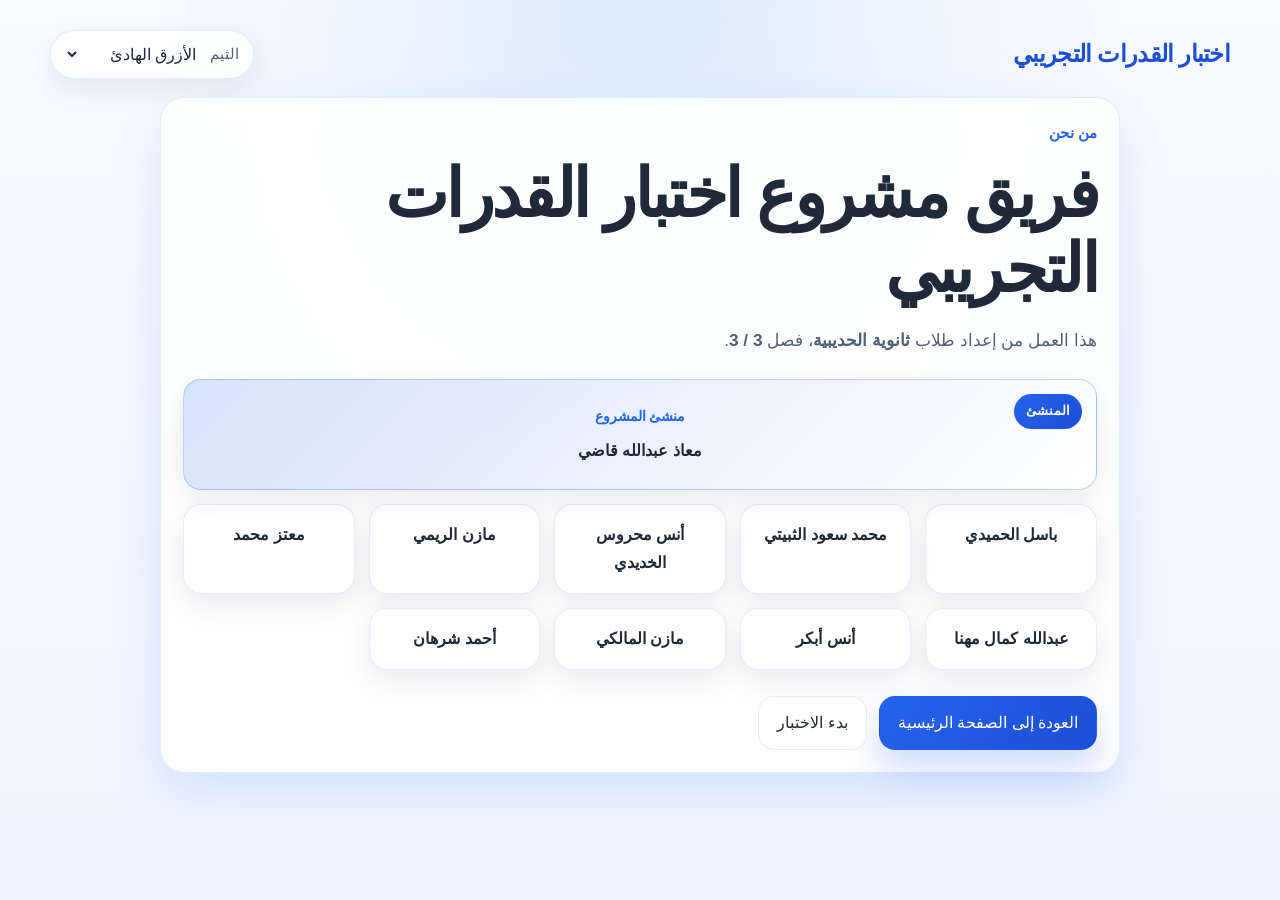
==== about.html @ f563e130 "Initial commit - Arabic Abilities Test Platform" ====
<!DOCTYPE html>
<html lang="ar" dir="rtl">
<head>
  <meta charset="UTF-8">
  <meta name="viewport" content="width=device-width, initial-scale=1.0">
  <meta name="description" content="معلومات عن فريق مشروع اختبار القدرات التجريبي.">
  <title>من نحن | اختبار القدرات التجريبي</title>
  <link rel="stylesheet" href="style.css">
</head>
<body data-page="about">
  <div class="app-shell">
    <header class="topbar">
      <a class="brand-text brand-text-small" href="index.html">اختبار القدرات التجريبي</a>
      <div class="topbar-actions">
        <label class="theme-switcher" for="theme-select">
          <span>الثيم</span>
          <select id="theme-select" aria-label="اختيار الثيم">
            <option value="sky">الأزرق الهادئ</option>
            <option value="sand">الرملي الدافئ</option>
            <option value="reading">القراءة المريحة</option>
            <option value="dark">الداكن</option>
          </select>
        </label>
      </div>
    </header>

    <main class="about-layout">
      <section class="summary-card about-card">
        <p class="eyebrow">من نحن</p>
        <h1>فريق مشروع اختبار القدرات التجريبي</h1>
        <p class="about-copy">
          هذا العمل من إعداد طلاب <strong>ثانوية الحديبية</strong>، فصل <strong>3 / 3</strong>.
        </p>

        <div class="team-grid">
          <article class="team-member team-member-lead">
            <span class="member-role">منشئ المشروع</span>
            <strong>معاذ عبدالله قاضي</strong>
            
          </article>
          <article class="team-member"><strong>باسل الحميدي</strong></article>
          <article class="team-member"><strong>محمد سعود الثبيتي</strong></article>
          <article class="team-member"><strong>أنس محروس الخديدي</strong></article>
          <article class="team-member"><strong>مازن الريمي</strong></article>
          <article class="team-member"><strong>معتز محمد</strong></article>
          <article class="team-member"><strong>عبدالله كمال مهنا</strong></article>
          <article class="team-member"><strong>أنس أبكر</strong></article>
          <article class="team-member"><strong>مازن المالكي</strong></article>
          <article class="team-member"><strong>أحمد شرهان</strong></article>
        </div>

        <div class="about-actions">
          <a class="button button-primary" href="index.html">العودة إلى الصفحة الرئيسية</a>
          <a class="button button-secondary" href="exam.html?action=start">بدء الاختبار</a>
        </div>
      </section>
    </main>
  </div>

  <script src="script.js"></script>
</body>
</html>
---- style.css ----
:root {
  color-scheme: light;
  --font-display: "DIN Next LT Arabic", "Bahij TheSansArabic", "Segoe UI", Tahoma, sans-serif;
  --font-body: "DIN Next LT Arabic", "Geeza Pro", "Segoe UI", Tahoma, sans-serif;
  --bg: #f8fafc;
  --bg-accent: radial-gradient(circle at top, rgba(96, 165, 250, 0.18), transparent 44%), linear-gradient(180deg, #f8fbff 0%, #eef4ff 100%);
  --surface: rgba(255, 255, 255, 0.88);
  --surface-strong: #ffffff;
  --surface-soft: #e8f0ff;
  --border: rgba(37, 99, 235, 0.12);
  --text: #1f2937;
  --text-soft: #526075;
  --primary: #2563eb;
  --primary-strong: #1d4ed8;
  --secondary: #60a5fa;
  --success: #22c55e;
  --error: #ef4444;
  --warning: #f59e0b;
  --shadow: 0 20px 50px rgba(37, 99, 235, 0.12);
  --shadow-soft: 0 10px 30px rgba(15, 23, 42, 0.08);
  --radius-lg: 24px;
  --radius-md: 18px;
  --radius-sm: 14px;
}

body[data-theme="sand"] {
  --bg: #fbf6ef;
  --bg-accent: radial-gradient(circle at top, rgba(245, 158, 11, 0.14), transparent 40%), linear-gradient(180deg, #fdf8f1 0%, #f7efe3 100%);
  --surface: rgba(255, 251, 245, 0.92);
  --surface-strong: #fffaf2;
  --surface-soft: #f8ead3;
  --border: rgba(180, 120, 39, 0.14);
  --text: #35281a;
  --text-soft: #77624b;
  --primary: #b7791f;
  --primary-strong: #975a16;
  --secondary: #f2b566;
  --shadow: 0 20px 50px rgba(151, 90, 22, 0.13);
}

body[data-theme="reading"] {
  --bg: #f5f1e8;
  --bg-accent: radial-gradient(circle at top, rgba(20, 83, 45, 0.11), transparent 42%), linear-gradient(180deg, #faf7f0 0%, #efe8d7 100%);
  --surface: rgba(255, 252, 244, 0.92);
  --surface-strong: #fffaf0;
  --surface-soft: #ebe2cc;
  --border: rgba(77, 90, 58, 0.14);
  --text: #2e3326;
  --text-soft: #626953;
  --primary: #54634b;
  --primary-strong: #3f4d38;
  --secondary: #9ca77e;
  --shadow: 0 20px 50px rgba(63, 77, 56, 0.12);
}

body[data-theme="dark"] {
  color-scheme: dark;
  --bg: #09111f;
  --bg-accent: radial-gradient(circle at top, rgba(59, 130, 246, 0.2), transparent 36%), linear-gradient(180deg, #0a1120 0%, #111827 55%, #0f172a 100%);
  --surface: rgba(15, 23, 42, 0.84);
  --surface-strong: #111c31;
  --surface-soft: #18253f;
  --border: rgba(148, 163, 184, 0.18);
  --text: #e5eefc;
  --text-soft: #9eb0cb;
  --primary: #60a5fa;
  --primary-strong: #93c5fd;
  --secondary: #22d3ee;
  --success: #4ade80;
  --error: #f87171;
  --warning: #fbbf24;
  --shadow: 0 20px 50px rgba(2, 8, 23, 0.45);
  --shadow-soft: 0 10px 30px rgba(2, 8, 23, 0.3);
}

* {
  box-sizing: border-box;
}

html {
  scroll-behavior: smooth;
}

body {
  margin: 0;
  min-height: 100vh;
  font-family: var(--font-body);
  color: var(--text);
  background: var(--bg-accent);
  line-height: 1.75;
}

body::before {
  content: "";
  position: fixed;
  inset: 0;
  pointer-events: none;
  background-image: linear-gradient(rgba(255, 255, 255, 0.2) 1px, transparent 1px), linear-gradient(90deg, rgba(255, 255, 255, 0.2) 1px, transparent 1px);
  background-size: 36px 36px;
  opacity: 0.12;
}

a {
  color: inherit;
  text-decoration: none;
}

button,
select {
  font: inherit;
}

button {
  cursor: pointer;
}

button:disabled {
  cursor: not-allowed;
  opacity: 0.55;
}

.app-shell {
  position: relative;
  z-index: 1;
  width: min(1180px, calc(100% - 32px));
  margin: 0 auto;
  padding: 20px 0 40px;
}

.app-shell-home {
  min-height: 100vh;
  display: flex;
  flex-direction: column;
}

.topbar {
  display: flex;
  align-items: center;
  justify-content: space-between;
  gap: 16px;
  padding: 10px 0 18px;
}

.topbar-home {
  padding-top: 14px;
}

.topbar-actions {
  display: flex;
  align-items: center;
  gap: 12px;
  flex-wrap: wrap;
}

.brand-text {
  font-family: var(--font-display);
  font-size: clamp(1.7rem, 3vw, 2.5rem);
  font-weight: 900;
  letter-spacing: -0.03em;
  color: var(--primary-strong);
}

.brand-text-small {
  font-size: clamp(1.15rem, 2vw, 1.5rem);
}

.theme-switcher {
  display: inline-flex;
  align-items: center;
  gap: 10px;
  padding: 10px 14px;
  border: 1px solid var(--border);
  border-radius: 999px;
  background: var(--surface);
  box-shadow: var(--shadow-soft);
  backdrop-filter: blur(16px);
}

.theme-switcher span {
  color: var(--text-soft);
  font-size: 0.95rem;
}

.theme-switcher select {
  border: 0;
  background: transparent;
  color: var(--text);
  min-width: 135px;
  outline: none;
}

.button-toplink {
  min-height: 46px;
  padding-inline: 16px;
}

.hero-layout,
.exam-layout,
.results-layout,
.about-layout {
  display: grid;
  gap: 24px;
}

.hero-layout {
  grid-template-columns: minmax(0, 1.35fr) minmax(280px, 0.8fr);
  align-items: center;
  flex: 1;
}

.hero-card,
.panel-card,
.question-card,
.sidebar-card,
.summary-card,
.modal-card {
  background: var(--surface);
  border: 1px solid var(--border);
  border-radius: var(--radius-lg);
  box-shadow: var(--shadow);
  backdrop-filter: blur(18px);
}

.hero-card {
  padding: clamp(24px, 5vw, 44px);
}

.eyebrow {
  margin: 0 0 10px;
  color: var(--primary);
  font-weight: 700;
  font-size: 0.95rem;
}

.hero-card h1,
.about-card h1 {
  margin: 0;
  font-family: var(--font-display);
  font-size: clamp(2.2rem, 6vw, 4.2rem);
  line-height: 1.12;
  letter-spacing: -0.04em;
}

.hero-copy,
.about-copy {
  max-width: 58ch;
  margin: 18px 0 0;
  color: var(--text-soft);
  font-size: 1.08rem;
}

.hero-actions,
.action-row,
.about-actions,
.control-row,
.modal-actions {
  display: flex;
  gap: 12px;
  flex-wrap: wrap;
}

.hero-actions {
  margin-top: 26px;
}

.button,
.icon-button {
  min-height: 48px;
  padding: 12px 18px;
  border-radius: 16px;
  border: 1px solid transparent;
  transition: transform 0.25s ease, background-color 0.25s ease, border-color 0.25s ease, box-shadow 0.25s ease;
}

.button:hover,
.icon-button:hover {
  transform: translateY(-2px);
}

.button:focus-visible,
.icon-button:focus-visible,
.option-button:focus-visible,
.question-jump:focus-visible,
.theme-switcher select:focus-visible {
  outline: 3px solid rgba(37, 99, 235, 0.24);
  outline-offset: 2px;
}

.button-primary {
  background: linear-gradient(135deg, var(--primary) 0%, var(--primary-strong) 100%);
  color: #ffffff;
  box-shadow: 0 18px 35px rgba(37, 99, 235, 0.22);
}

.button-secondary {
  background: var(--surface-strong);
  border-color: var(--border);
  color: var(--text);
}

.button-ghost,
.icon-button {
  background: transparent;
  border-color: var(--border);
  color: var(--text);
}

.button-danger {
  background: rgba(239, 68, 68, 0.12);
  border-color: rgba(239, 68, 68, 0.2);
  color: var(--error);
}

.quick-stats {
  display: grid;
  grid-template-columns: repeat(3, minmax(0, 1fr));
  gap: 14px;
  margin-top: 26px;
}

.stat-tile,
.metric-item,
.team-member {
  padding: 16px;
  border-radius: 18px;
  background: var(--surface-strong);
  border: 1px solid var(--border);
  box-shadow: var(--shadow-soft);
}

.stat-tile strong {
  display: block;
  font-size: 1.3rem;
  color: var(--primary-strong);
}

.stat-tile span {
  color: var(--text-soft);
}

.info-panel {
  display: grid;
  gap: 16px;
}

.panel-card,
.sidebar-card,
.summary-card {
  padding: 22px;
}

.panel-card h2,
.sidebar-card h2,
.summary-card h2 {
  margin: 0 0 14px;
  font-size: 1.15rem;
}

.clean-list {
  margin: 0;
  padding-inline-start: 18px;
  color: var(--text-soft);
}

.clean-list li + li {
  margin-top: 8px;
}

.exam-layout {
  grid-template-columns: minmax(0, 1fr) 320px;
  align-items: start;
}

.exam-topbar {
  position: sticky;
  top: 0;
  z-index: 25;
  padding-top: 14px;
  backdrop-filter: blur(18px);
}

.status-strip {
  position: sticky;
  top: 80px;
  z-index: 20;
  display: grid;
  grid-template-columns: repeat(4, minmax(0, 1fr));
  gap: 12px;
  margin-bottom: 18px;
}

.status-chip,
.progress-card {
  padding: 14px 16px;
  border-radius: 18px;
  background: var(--surface);
  border: 1px solid var(--border);
  box-shadow: var(--shadow-soft);
  backdrop-filter: blur(18px);
}

.muted-label {
  display: block;
  color: var(--text-soft);
  font-size: 0.88rem;
}

.progress-card {
  display: grid;
  gap: 10px;
}

.progress-track {
  width: 100%;
  height: 10px;
  overflow: hidden;
  border-radius: 999px;
  background: rgba(148, 163, 184, 0.18);
}

.progress-value {
  height: 100%;
  width: 0;
  border-radius: inherit;
  background: linear-gradient(90deg, var(--secondary) 0%, var(--primary) 100%);
  transition: width 0.3s ease;
}

.timer-chip.is-warning strong {
  color: var(--error);
}

.timer-chip.is-warning {
  animation: pulse-soft 1.2s infinite;
}

@keyframes pulse-soft {
  0%, 100% {
    box-shadow: var(--shadow-soft);
  }
  50% {
    box-shadow: 0 0 0 10px rgba(239, 68, 68, 0.08);
  }
}

.question-card {
  padding: clamp(20px, 3vw, 30px);
  min-height: 420px;
  display: flex;
  flex-direction: column;
  justify-content: space-between;
  animation: card-in 0.28s ease;
}

@keyframes card-in {
  from {
    opacity: 0;
    transform: translateY(10px);
  }
  to {
    opacity: 1;
    transform: translateY(0);
  }
}

.badge-row {
  display: flex;
  gap: 10px;
  flex-wrap: wrap;
  margin-bottom: 18px;
}

.badge {
  display: inline-flex;
  align-items: center;
  justify-content: center;
  padding: 7px 12px;
  border-radius: 999px;
  background: rgba(37, 99, 235, 0.12);
  color: var(--primary-strong);
  font-size: 0.88rem;
  font-weight: 700;
}

.badge-soft {
  background: rgba(148, 163, 184, 0.12);
  color: var(--text);
}

.badge-outline {
  background: transparent;
  border: 1px solid var(--border);
  color: var(--text-soft);
}

.question-text {
  margin: 0;
  font-size: clamp(1.25rem, 2.3vw, 1.6rem);
  line-height: 1.95;
}

.options-list {
  display: grid;
  gap: 12px;
  margin-top: 26px;
}

.option-button {
  display: flex;
  align-items: center;
  gap: 14px;
  width: 100%;
  min-height: 58px;
  padding: 14px 16px;
  border-radius: 18px;
  border: 1px solid var(--border);
  background: var(--surface-strong);
  color: var(--text);
  text-align: right;
  transition: transform 0.2s ease, border-color 0.2s ease, background-color 0.2s ease, box-shadow 0.2s ease;
}

.option-button:hover {
  transform: translateY(-1px);
  border-color: rgba(37, 99, 235, 0.28);
}

.option-badge {
  display: inline-flex;
  align-items: center;
  justify-content: center;
  flex: 0 0 34px;
  width: 34px;
  height: 34px;
  border-radius: 12px;
  background: var(--surface-soft);
  color: var(--primary-strong);
  font-weight: 800;
}

.option-button.is-selected {
  border-color: rgba(37, 99, 235, 0.35);
  background: rgba(37, 99, 235, 0.08);
  box-shadow: 0 12px 30px rgba(37, 99, 235, 0.12);
}

.control-row {
  margin-top: 18px;
}

.control-row .button {
  flex: 1 1 160px;
}

.exam-sidebar {
  position: sticky;
  top: 80px;
  display: grid;
  gap: 16px;
}

.sidebar-head,
.section-head {
  display: flex;
  align-items: center;
  justify-content: space-between;
  gap: 16px;
  flex-wrap: wrap;
}

.sidebar-head span,
.section-head span {
  color: var(--text-soft);
  font-size: 0.92rem;
}

.question-grid {
  display: grid;
  grid-template-columns: repeat(5, minmax(0, 1fr));
  gap: 10px;
}

.question-jump {
  min-height: 46px;
  border-radius: 14px;
  border: 1px solid var(--border);
  background: var(--surface-strong);
  color: var(--text);
  transition: transform 0.2s ease, border-color 0.2s ease, background-color 0.2s ease;
}

.question-jump:hover {
  transform: translateY(-1px);
}

.question-jump.is-current {
  background: var(--primary);
  color: #ffffff;
  border-color: transparent;
}

.question-jump.is-answered {
  background: rgba(34, 197, 94, 0.12);
  color: #166534;
}

.question-jump.is-flagged {
  box-shadow: inset 0 0 0 2px rgba(245, 158, 11, 0.55);
}

.question-jump.is-current.is-flagged {
  box-shadow: inset 0 0 0 2px rgba(255, 255, 255, 0.7);
}

.results-layout {
  gap: 20px;
}

.summary-grid {
  display: grid;
  grid-template-columns: repeat(2, minmax(0, 1fr));
  gap: 20px;
}

.summary-highlight {
  background: linear-gradient(135deg, rgba(37, 99, 235, 0.1) 0%, rgba(255, 255, 255, 0.95) 100%);
}

.score-line {
  display: flex;
  align-items: baseline;
  justify-content: space-between;
  gap: 16px;
  flex-wrap: wrap;
  margin: 18px 0 8px;
}

.score-line strong {
  font-size: clamp(2rem, 5vw, 3rem);
}

.score-percent {
  color: var(--primary);
  font-size: clamp(1.4rem, 3vw, 2rem);
  font-weight: 800;
}

.score-rating {
  margin: 0;
  font-size: 1.15rem;
  font-weight: 700;
}

.encouragement-message {
  margin: 12px 0 0;
  color: var(--text-soft);
}

.metric-list,
.analytics-grid,
.team-grid,
.review-list {
  display: grid;
  gap: 14px;
}

.metric-item {
  display: flex;
  align-items: center;
  justify-content: space-between;
  gap: 14px;
}

.metric-item span {
  color: var(--text-soft);
}

.analytics-grid {
  grid-template-columns: repeat(auto-fit, minmax(220px, 1fr));
}

.analytics-grid-compact {
  grid-template-columns: repeat(auto-fit, minmax(180px, 1fr));
}

.analytics-card {
  padding: 16px;
  border-radius: 18px;
  border: 1px solid var(--border);
  background: var(--surface-strong);
}

.analytics-card h3 {
  margin: 0 0 10px;
  font-size: 1rem;
}

.analytics-bar {
  position: relative;
  height: 10px;
  overflow: hidden;
  border-radius: 999px;
  background: rgba(148, 163, 184, 0.16);
}

.analytics-bar span {
  display: block;
  height: 100%;
  width: 0;
  border-radius: inherit;
  background: linear-gradient(90deg, var(--secondary) 0%, var(--primary) 100%);
}

.analytics-meta {
  display: flex;
  justify-content: space-between;
  gap: 10px;
  margin-top: 10px;
  color: var(--text-soft);
  font-size: 0.92rem;
}

.review-item {
  padding: 18px;
  border-radius: 20px;
  border: 1px solid var(--border);
  background: var(--surface-strong);
  box-shadow: var(--shadow-soft);
}

.review-item.is-correct {
  border-color: rgba(34, 197, 94, 0.28);
}

.review-item.is-wrong {
  border-color: rgba(239, 68, 68, 0.28);
}

.review-head {
  display: flex;
  align-items: center;
  justify-content: space-between;
  gap: 12px;
  flex-wrap: wrap;
}

.review-head h3 {
  margin: 0;
  font-size: 1rem;
}

.review-question {
  margin: 14px 0;
  font-size: 1.05rem;
}

.review-meta {
  display: grid;
  gap: 8px;
  color: var(--text-soft);
}

.review-meta strong {
  color: var(--text);
}

.review-note {
  margin-top: 14px;
  padding: 12px 14px;
  border-radius: 16px;
  background: var(--surface-soft);
  color: var(--text);
}

.about-layout {
  place-items: center;
}

.about-card {
  width: min(960px, 100%);
}

.team-grid {
  grid-template-columns: repeat(auto-fit, minmax(170px, 1fr));
  margin-top: 24px;
}

.team-member {
  text-align: center;
}

.team-member-lead {
  position: relative;
  grid-column: 1 / -1;
  padding: 24px;
  background: linear-gradient(135deg, rgba(37, 99, 235, 0.18) 0%, rgba(255, 255, 255, 0.98) 100%);
  border-color: rgba(37, 99, 235, 0.28);
}

.team-member-lead::before {
  content: "المنشئ";
  position: absolute;
  top: 14px;
  inset-inline-start: 14px;
  padding: 6px 12px;
  border-radius: 999px;
  background: linear-gradient(135deg, var(--primary) 0%, var(--primary-strong) 100%);
  color: #ffffff;
  font-size: 0.82rem;
  font-weight: 800;
  letter-spacing: 0.01em;
}

.member-role {
  display: block;
  margin-bottom: 8px;
  color: var(--primary);
  font-size: 0.88rem;
  font-weight: 700;
}

.member-note {
  margin: 10px 0 0;
  color: var(--text-soft);
  font-size: 0.98rem;
}

.about-actions {
  margin-top: 26px;
}

.modal {
  position: fixed;
  inset: 0;
  z-index: 60;
  display: grid;
  place-items: center;
  padding: 20px;
  background: rgba(15, 23, 42, 0.45);
}

.modal-card {
  width: min(460px, 100%);
  padding: 24px;
}

.modal-card h2 {
  margin-top: 0;
}

.toast {
  position: fixed;
  inset-inline-start: 50%;
  bottom: 20px;
  z-index: 70;
  min-width: 240px;
  max-width: min(92vw, 380px);
  padding: 14px 18px;
  border-radius: 18px;
  background: rgba(31, 41, 55, 0.94);
  color: #ffffff;
  box-shadow: var(--shadow-soft);
  transform: translate(-50%, 130%);
  transition: transform 0.25s ease;
  text-align: center;
}

.toast.is-visible {
  transform: translate(-50%, 0);
}

.is-hidden {
  display: none !important;
}

@media (max-width: 1024px) {
  .hero-layout,
  .exam-layout,
  .summary-grid {
    grid-template-columns: 1fr;
  }

  .exam-sidebar {
    position: static;
  }

  .status-strip {
    grid-template-columns: repeat(2, minmax(0, 1fr));
    top: 72px;
  }
}

@media (max-width: 640px) {
  .app-shell {
    width: min(100% - 20px, 100%);
    padding-top: 12px;
    padding-bottom: 28px;
  }

  .topbar,
  .sidebar-head,
  .section-head,
  .score-line {
    align-items: stretch;
  }

  .topbar {
    flex-direction: column;
    align-items: stretch;
  }

  .topbar-actions,
  .hero-actions,
  .action-row,
  .about-actions,
  .control-row,
  .modal-actions {
    flex-direction: column;
  }

  .theme-switcher {
    justify-content: space-between;
  }

  .button-toplink {
    width: 100%;
  }

  .hero-card h1,
  .about-card h1 {
    font-size: clamp(2rem, 12vw, 2.7rem);
  }

  .quick-stats,
  .status-strip {
    grid-template-columns: 1fr;
  }

  .question-card,
  .panel-card,
  .sidebar-card,
  .summary-card {
    padding: 18px;
  }

  .question-card {
    min-height: auto;
  }

  .question-text {
    font-size: 1.16rem;
  }

  .option-button,
  .button,
  .icon-button,
  .question-jump {
    min-height: 52px;
  }

  .question-grid {
    grid-template-columns: repeat(4, minmax(0, 1fr));
  }

  .control-row .button {
    width: 100%;
    flex: 1 1 auto;
  }

  .team-member-lead {
    grid-column: auto;
  }
}

@media print {
  body {
    background: #ffffff;
  }

  body::before,
  .topbar,
  .action-row,
  .theme-switcher {
    display: none !important;
  }

  .app-shell {
    width: 100%;
    padding: 0;
  }

  .summary-card,
  .review-item {
    box-shadow: none;
    background: #ffffff;
    border-color: #d1d5db;
  }
}
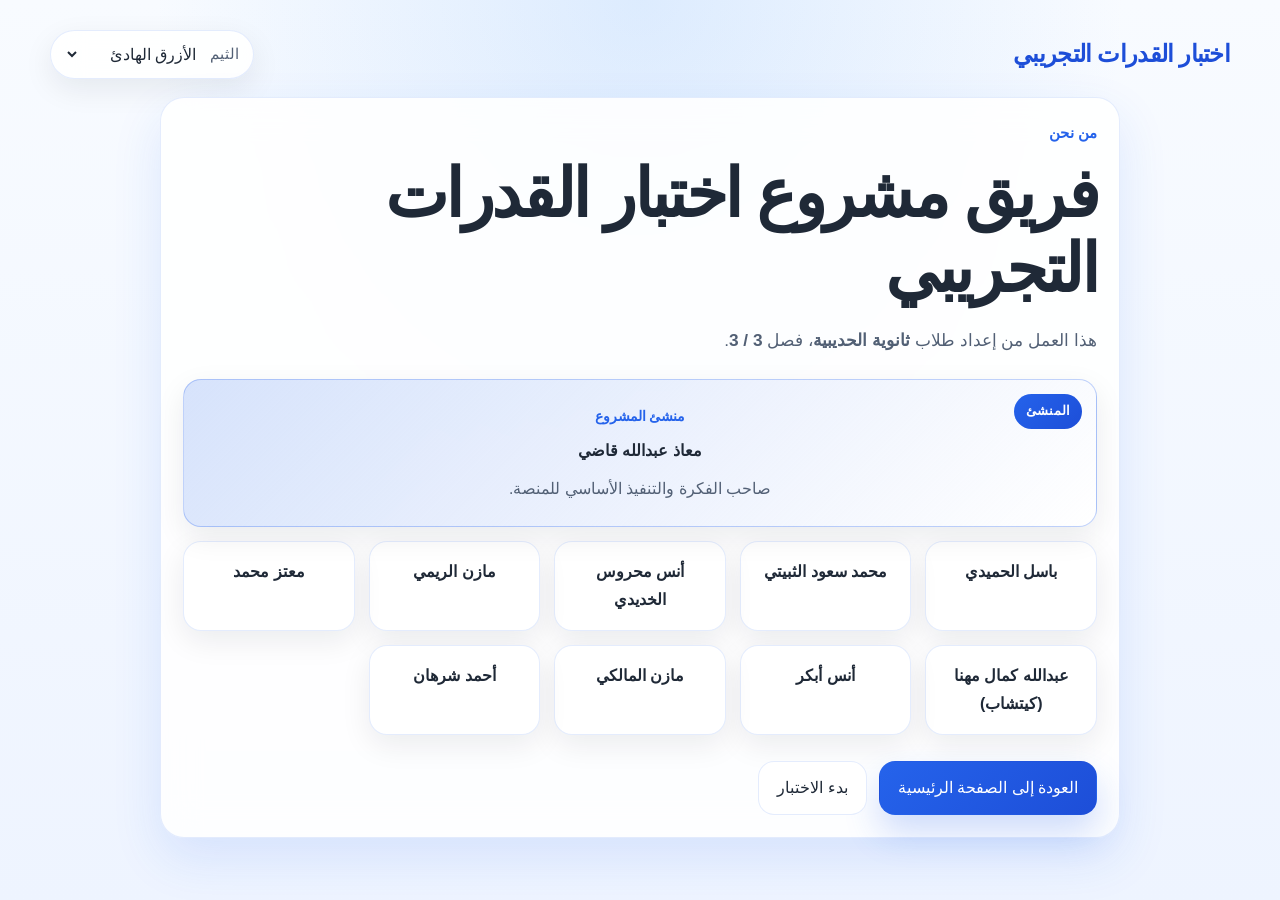
==== commit ee3c807f: "Add polished README and final presentation updates" ====
--- a/about.html
+++ b/about.html
@@ -2,10 +2,12 @@
 <html lang="ar" dir="rtl">
 <head>
   <meta charset="UTF-8">
-  <meta name="viewport" content="width=device-width, initial-scale=1.0">
+  <meta name="viewport" content="width=device-width, initial-scale=1.0, viewport-fit=cover">
   <meta name="description" content="معلومات عن فريق مشروع اختبار القدرات التجريبي.">
+  <meta name="theme-color" content="#2563eb">
+  <meta name="format-detection" content="telephone=no">
   <title>من نحن | اختبار القدرات التجريبي</title>
-  <link rel="stylesheet" href="style.css">
+  <link rel="stylesheet" href="style.css?v=4">
 </head>
 <body data-page="about">
   <div class="app-shell">
@@ -36,14 +38,14 @@
           <article class="team-member team-member-lead">
             <span class="member-role">منشئ المشروع</span>
             <strong>معاذ عبدالله قاضي</strong>
-            
+            <p class="member-note">صاحب الفكرة والتنفيذ الأساسي للمنصة.</p>
           </article>
           <article class="team-member"><strong>باسل الحميدي</strong></article>
           <article class="team-member"><strong>محمد سعود الثبيتي</strong></article>
           <article class="team-member"><strong>أنس محروس الخديدي</strong></article>
           <article class="team-member"><strong>مازن الريمي</strong></article>
           <article class="team-member"><strong>معتز محمد</strong></article>
-          <article class="team-member"><strong>عبدالله كمال مهنا</strong></article>
+          <article class="team-member"><strong>عبدالله كمال مهنا (كيتشاب)</strong></article>
           <article class="team-member"><strong>أنس أبكر</strong></article>
           <article class="team-member"><strong>مازن المالكي</strong></article>
           <article class="team-member"><strong>أحمد شرهان</strong></article>
@@ -57,6 +59,6 @@
     </main>
   </div>
 
-  <script src="script.js"></script>
+  <script src="script.js?v=4"></script>
 </body>
 </html>
--- a/style.css
+++ b/style.css
@@ -81,6 +81,11 @@
   scroll-behavior: smooth;
 }
 
+html,
+body {
+  overflow-x: hidden;
+}
+
 body {
   margin: 0;
   min-height: 100vh;
@@ -98,6 +103,13 @@
   background-image: linear-gradient(rgba(255, 255, 255, 0.2) 1px, transparent 1px), linear-gradient(90deg, rgba(255, 255, 255, 0.2) 1px, transparent 1px);
   background-size: 36px 36px;
   opacity: 0.12;
+}
+
+@supports (padding: max(0px)) {
+  .app-shell {
+    padding-inline-start: max(0px, env(safe-area-inset-left));
+    padding-inline-end: max(0px, env(safe-area-inset-right));
+  }
 }
 
 a {
@@ -891,6 +903,11 @@
 }
 
 @media (max-width: 640px) {
+  .exam-layout,
+  .exam-main {
+    display: block;
+  }
+
   .app-shell {
     width: min(100% - 20px, 100%);
     padding-top: 12px;
@@ -907,6 +924,18 @@
   .topbar {
     flex-direction: column;
     align-items: stretch;
+  }
+
+  .exam-topbar,
+  .status-strip {
+    position: static !important;
+    top: auto;
+    z-index: auto;
+  }
+
+  .exam-topbar {
+    padding-bottom: 10px;
+    backdrop-filter: none;
   }
 
   .topbar-actions,
@@ -936,6 +965,17 @@
     grid-template-columns: 1fr;
   }
 
+  .status-strip {
+    margin-bottom: 14px;
+  }
+
+  .question-card,
+  .control-row,
+  .exam-sidebar {
+    position: relative;
+    z-index: 1;
+  }
+
   .question-card,
   .panel-card,
   .sidebar-card,
@@ -996,3 +1036,14 @@
     border-color: #d1d5db;
   }
 }
+
+@media (prefers-reduced-motion: reduce) {
+  *,
+  *::before,
+  *::after {
+    animation-duration: 0.01ms !important;
+    animation-iteration-count: 1 !important;
+    transition-duration: 0.01ms !important;
+    scroll-behavior: auto !important;
+  }
+}
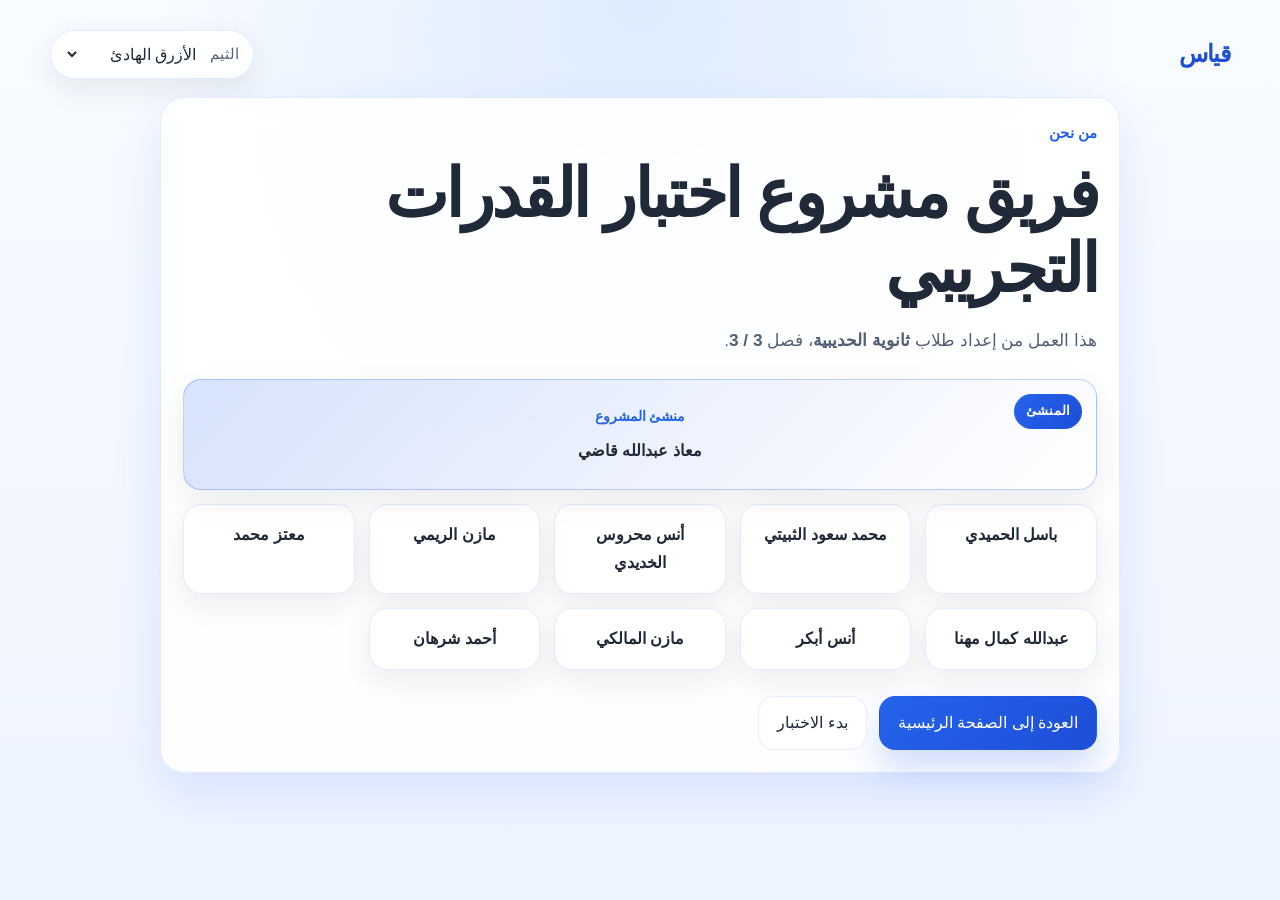
==== commit 68d32faf: "Revert final presentation changes and keep README" ====
--- a/about.html
+++ b/about.html
@@ -2,17 +2,15 @@
 <html lang="ar" dir="rtl">
 <head>
   <meta charset="UTF-8">
-  <meta name="viewport" content="width=device-width, initial-scale=1.0, viewport-fit=cover">
+  <meta name="viewport" content="width=device-width, initial-scale=1.0">
   <meta name="description" content="معلومات عن فريق مشروع اختبار القدرات التجريبي.">
-  <meta name="theme-color" content="#2563eb">
-  <meta name="format-detection" content="telephone=no">
   <title>من نحن | اختبار القدرات التجريبي</title>
-  <link rel="stylesheet" href="style.css?v=4">
+  <link rel="stylesheet" href="style.css?v=3">
 </head>
 <body data-page="about">
   <div class="app-shell">
     <header class="topbar">
-      <a class="brand-text brand-text-small" href="index.html">اختبار القدرات التجريبي</a>
+      <a class="brand-text brand-text-small" href="index.html">قياس</a>
       <div class="topbar-actions">
         <label class="theme-switcher" for="theme-select">
           <span>الثيم</span>
@@ -38,14 +36,13 @@
           <article class="team-member team-member-lead">
             <span class="member-role">منشئ المشروع</span>
             <strong>معاذ عبدالله قاضي</strong>
-            <p class="member-note">صاحب الفكرة والتنفيذ الأساسي للمنصة.</p>
           </article>
           <article class="team-member"><strong>باسل الحميدي</strong></article>
           <article class="team-member"><strong>محمد سعود الثبيتي</strong></article>
           <article class="team-member"><strong>أنس محروس الخديدي</strong></article>
           <article class="team-member"><strong>مازن الريمي</strong></article>
           <article class="team-member"><strong>معتز محمد</strong></article>
-          <article class="team-member"><strong>عبدالله كمال مهنا (كيتشاب)</strong></article>
+          <article class="team-member"><strong>عبدالله كمال مهنا</strong></article>
           <article class="team-member"><strong>أنس أبكر</strong></article>
           <article class="team-member"><strong>مازن المالكي</strong></article>
           <article class="team-member"><strong>أحمد شرهان</strong></article>
@@ -59,6 +56,6 @@
     </main>
   </div>
 
-  <script src="script.js?v=4"></script>
+  <script src="script.js?v=3"></script>
 </body>
 </html>
--- a/style.css
+++ b/style.css
@@ -81,11 +81,6 @@
   scroll-behavior: smooth;
 }
 
-html,
-body {
-  overflow-x: hidden;
-}
-
 body {
   margin: 0;
   min-height: 100vh;
@@ -103,13 +98,6 @@
   background-image: linear-gradient(rgba(255, 255, 255, 0.2) 1px, transparent 1px), linear-gradient(90deg, rgba(255, 255, 255, 0.2) 1px, transparent 1px);
   background-size: 36px 36px;
   opacity: 0.12;
-}
-
-@supports (padding: max(0px)) {
-  .app-shell {
-    padding-inline-start: max(0px, env(safe-area-inset-left));
-    padding-inline-end: max(0px, env(safe-area-inset-right));
-  }
 }
 
 a {
@@ -1036,14 +1024,3 @@
     border-color: #d1d5db;
   }
 }
-
-@media (prefers-reduced-motion: reduce) {
-  *,
-  *::before,
-  *::after {
-    animation-duration: 0.01ms !important;
-    animation-iteration-count: 1 !important;
-    transition-duration: 0.01ms !important;
-    scroll-behavior: auto !important;
-  }
-}
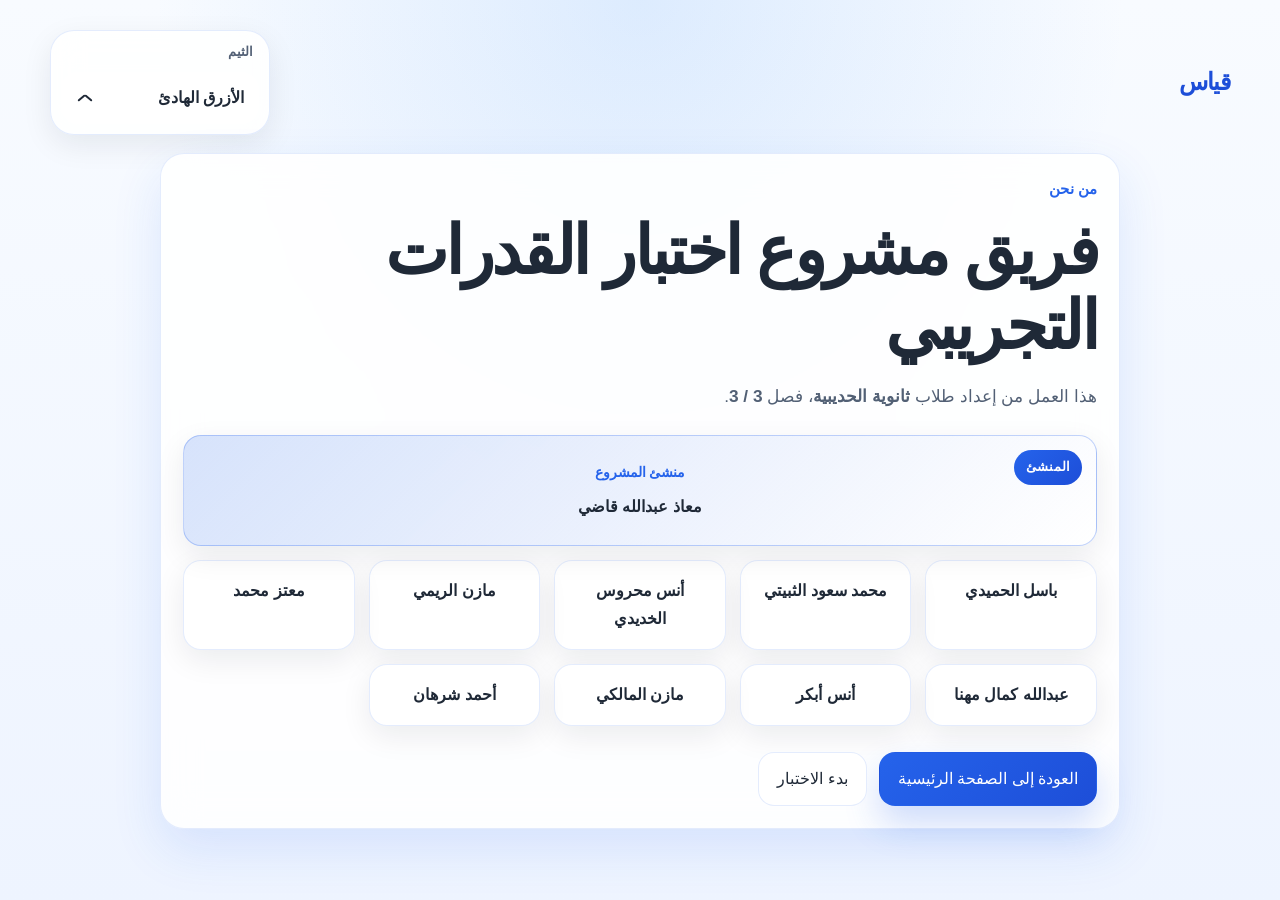
==== commit 8215247b: "Modernize theme selector UI" ====
--- a/about.html
+++ b/about.html
@@ -12,15 +12,31 @@
     <header class="topbar">
       <a class="brand-text brand-text-small" href="index.html">قياس</a>
       <div class="topbar-actions">
-        <label class="theme-switcher" for="theme-select">
-          <span>الثيم</span>
-          <select id="theme-select" aria-label="اختيار الثيم">
-            <option value="sky">الأزرق الهادئ</option>
-            <option value="sand">الرملي الدافئ</option>
-            <option value="reading">القراءة المريحة</option>
-            <option value="dark">الداكن</option>
-          </select>
-        </label>
+        <div class="theme-switcher" data-theme-picker>
+          <span class="theme-switcher-label">الثيم</span>
+          <button class="theme-trigger" type="button" aria-haspopup="listbox" aria-expanded="false" aria-label="اختيار الثيم" data-theme-trigger>
+            <span class="theme-trigger-text" data-theme-current>الأزرق الهادئ</span>
+            <span class="theme-trigger-icon" aria-hidden="true"></span>
+          </button>
+          <div class="theme-menu" role="listbox" aria-label="خيارات الثيم">
+            <button class="theme-option" type="button" role="option" data-theme-value="sky">
+              <span class="theme-swatch theme-swatch-sky" aria-hidden="true"></span>
+              <span>الأزرق الهادئ</span>
+            </button>
+            <button class="theme-option" type="button" role="option" data-theme-value="sand">
+              <span class="theme-swatch theme-swatch-sand" aria-hidden="true"></span>
+              <span>الرملي الدافئ</span>
+            </button>
+            <button class="theme-option" type="button" role="option" data-theme-value="reading">
+              <span class="theme-swatch theme-swatch-reading" aria-hidden="true"></span>
+              <span>القراءة المريحة</span>
+            </button>
+            <button class="theme-option" type="button" role="option" data-theme-value="dark">
+              <span class="theme-swatch theme-swatch-dark" aria-hidden="true"></span>
+              <span>الداكن</span>
+            </button>
+          </div>
+        </div>
       </div>
     </header>
 
--- a/style.css
+++ b/style.css
@@ -165,28 +165,155 @@
 }
 
 .theme-switcher {
-  display: inline-flex;
-  align-items: center;
-  gap: 10px;
-  padding: 10px 14px;
+  position: relative;
+  display: grid;
+  gap: 8px;
+  min-width: 220px;
+  padding: 10px;
   border: 1px solid var(--border);
-  border-radius: 999px;
+  border-radius: 24px;
   background: var(--surface);
   box-shadow: var(--shadow-soft);
   backdrop-filter: blur(16px);
 }
 
-.theme-switcher span {
+.theme-switcher-label {
   color: var(--text-soft);
-  font-size: 0.95rem;
-}
-
-.theme-switcher select {
-  border: 0;
+  font-size: 0.82rem;
+  font-weight: 700;
+  padding-inline: 6px;
+}
+
+.theme-trigger {
+  display: flex;
+  align-items: center;
+  justify-content: space-between;
+  gap: 12px;
+  width: 100%;
+  min-height: 48px;
+  padding: 11px 14px;
+  border: 1px solid rgba(255, 255, 255, 0.06);
+  border-radius: 18px;
+  background: var(--surface-strong);
+  color: var(--text);
+  box-shadow: inset 0 1px 0 rgba(255, 255, 255, 0.08);
+}
+
+.theme-trigger-text {
+  font-weight: 700;
+}
+
+.theme-trigger-icon {
+  position: relative;
+  width: 18px;
+  height: 18px;
+  flex: 0 0 18px;
+}
+
+.theme-trigger-icon::before,
+.theme-trigger-icon::after {
+  content: "";
+  position: absolute;
+  top: 8px;
+  width: 9px;
+  height: 2px;
+  border-radius: 999px;
+  background: currentColor;
+  transition: transform 0.2s ease;
+}
+
+.theme-trigger-icon::before {
+  inset-inline-start: 1px;
+  transform: rotate(40deg);
+}
+
+.theme-trigger-icon::after {
+  inset-inline-end: 1px;
+  transform: rotate(-40deg);
+}
+
+.theme-switcher.is-open .theme-trigger-icon::before {
+  transform: rotate(-40deg);
+}
+
+.theme-switcher.is-open .theme-trigger-icon::after {
+  transform: rotate(40deg);
+}
+
+.theme-menu {
+  position: absolute;
+  top: calc(100% + 10px);
+  inset-inline: 0;
+  z-index: 45;
+  display: grid;
+  gap: 6px;
+  padding: 8px;
+  border: 1px solid var(--border);
+  border-radius: 22px;
+  background: color-mix(in srgb, var(--surface-strong) 88%, transparent);
+  box-shadow: var(--shadow);
+  backdrop-filter: blur(18px);
+  opacity: 0;
+  pointer-events: none;
+  transform: translateY(-6px) scale(0.98);
+  transition: opacity 0.2s ease, transform 0.2s ease;
+}
+
+.theme-switcher.is-open .theme-menu {
+  opacity: 1;
+  pointer-events: auto;
+  transform: translateY(0) scale(1);
+}
+
+.theme-option {
+  display: flex;
+  align-items: center;
+  gap: 12px;
+  width: 100%;
+  min-height: 48px;
+  padding: 11px 13px;
+  border: 1px solid transparent;
+  border-radius: 16px;
   background: transparent;
   color: var(--text);
-  min-width: 135px;
-  outline: none;
+  text-align: right;
+  transition: background-color 0.2s ease, border-color 0.2s ease, transform 0.2s ease;
+}
+
+.theme-option:hover {
+  transform: translateY(-1px);
+  background: rgba(255, 255, 255, 0.06);
+  border-color: var(--border);
+}
+
+.theme-option.is-active {
+  background: rgba(37, 99, 235, 0.1);
+  border-color: rgba(37, 99, 235, 0.2);
+}
+
+.theme-swatch {
+  width: 18px;
+  height: 18px;
+  flex: 0 0 18px;
+  border-radius: 999px;
+  border: 2px solid rgba(255, 255, 255, 0.6);
+  box-shadow: 0 2px 8px rgba(15, 23, 42, 0.15);
+}
+
+.theme-swatch-sky {
+  background: linear-gradient(135deg, #2563eb 0%, #60a5fa 100%);
+}
+
+.theme-swatch-sand {
+  background: linear-gradient(135deg, #b7791f 0%, #f2b566 100%);
+}
+
+.theme-swatch-reading {
+  background: linear-gradient(135deg, #54634b 0%, #9ca77e 100%);
+}
+
+.theme-swatch-dark {
+  background: linear-gradient(135deg, #60a5fa 0%, #0f172a 100%);
 }
 
 .button-toplink {
@@ -281,7 +408,8 @@
 .icon-button:focus-visible,
 .option-button:focus-visible,
 .question-jump:focus-visible,
-.theme-switcher select:focus-visible {
+.theme-trigger:focus-visible,
+.theme-option:focus-visible {
   outline: 3px solid rgba(37, 99, 235, 0.24);
   outline-offset: 2px;
 }
@@ -936,7 +1064,8 @@
   }
 
   .theme-switcher {
-    justify-content: space-between;
+    width: 100%;
+    min-width: 0;
   }
 
   .button-toplink {
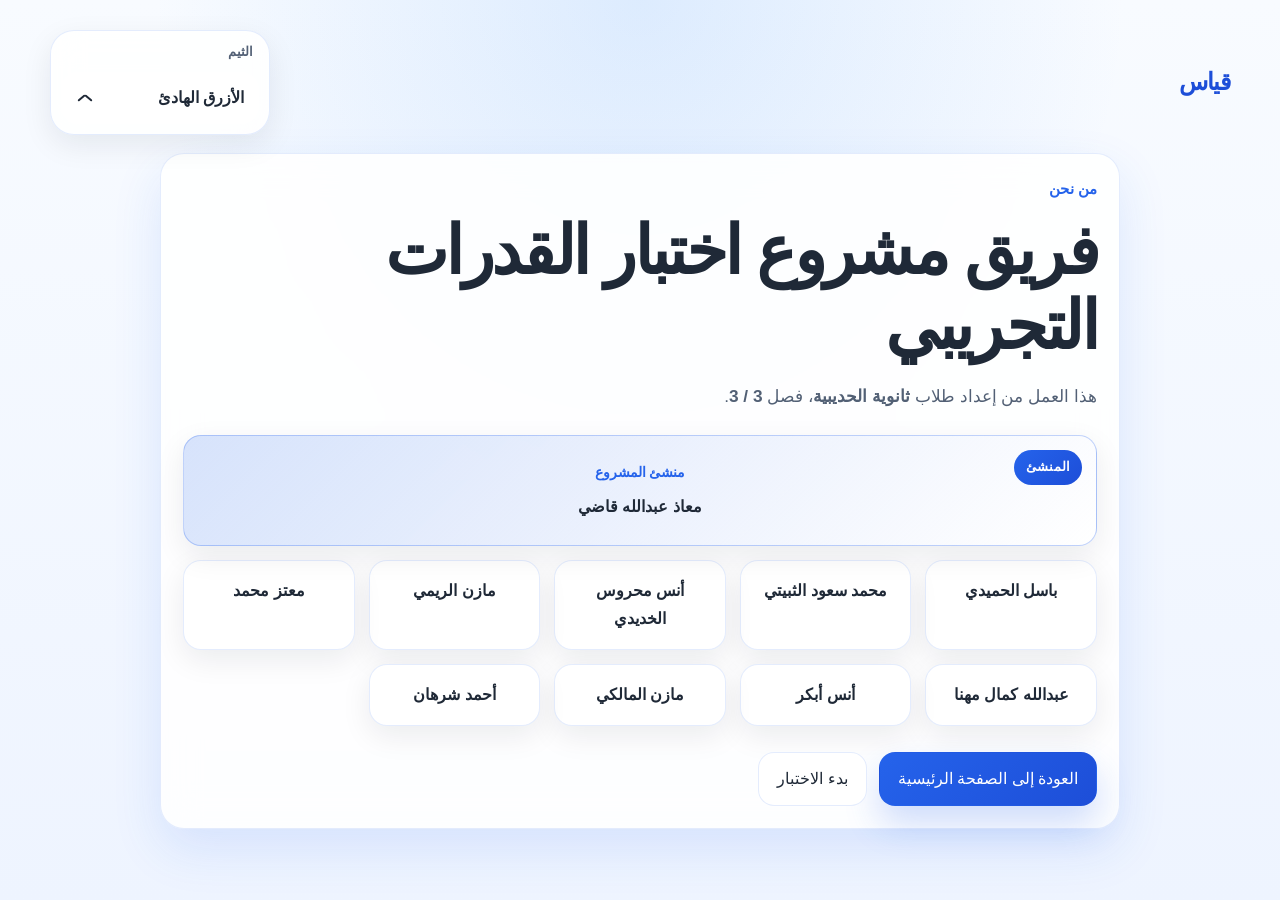
==== commit 835f0fb5: "Force refresh deployed assets" ====
--- a/about.html
+++ b/about.html
@@ -5,7 +5,7 @@
   <meta name="viewport" content="width=device-width, initial-scale=1.0">
   <meta name="description" content="معلومات عن فريق مشروع اختبار القدرات التجريبي.">
   <title>من نحن | اختبار القدرات التجريبي</title>
-  <link rel="stylesheet" href="style.css?v=3">
+  <link rel="stylesheet" href="style.css?v=4">
 </head>
 <body data-page="about">
   <div class="app-shell">
@@ -72,6 +72,6 @@
     </main>
   </div>
 
-  <script src="script.js?v=3"></script>
+  <script src="script.js?v=4"></script>
 </body>
 </html>
--- a/style.css
+++ b/style.css
@@ -134,6 +134,8 @@
 }
 
 .topbar {
+  position: relative;
+  z-index: 30;
   display: flex;
   align-items: center;
   justify-content: space-between;
@@ -146,6 +148,8 @@
 }
 
 .topbar-actions {
+  position: relative;
+  z-index: 35;
   display: flex;
   align-items: center;
   gap: 12px;
@@ -166,6 +170,7 @@
 
 .theme-switcher {
   position: relative;
+  z-index: 40;
   display: grid;
   gap: 8px;
   min-width: 220px;
@@ -238,6 +243,10 @@
 
 .theme-switcher.is-open .theme-trigger-icon::after {
   transform: rotate(40deg);
+}
+
+.theme-switcher.is-open {
+  z-index: 90;
 }
 
 .theme-menu {
@@ -1038,8 +1047,15 @@
   }
 
   .topbar {
+    position: relative;
+    z-index: 30;
     flex-direction: column;
     align-items: stretch;
+  }
+
+  .topbar-actions {
+    position: relative;
+    z-index: 35;
   }
 
   .exam-topbar,
@@ -1064,8 +1080,13 @@
   }
 
   .theme-switcher {
+    z-index: 40;
     width: 100%;
     min-width: 0;
+  }
+
+  .theme-switcher.is-open {
+    z-index: 90;
   }
 
   .button-toplink {
@@ -1080,6 +1101,11 @@
   .quick-stats,
   .status-strip {
     grid-template-columns: 1fr;
+  }
+
+  .hero-layout {
+    position: relative;
+    z-index: 1;
   }
 
   .status-strip {
